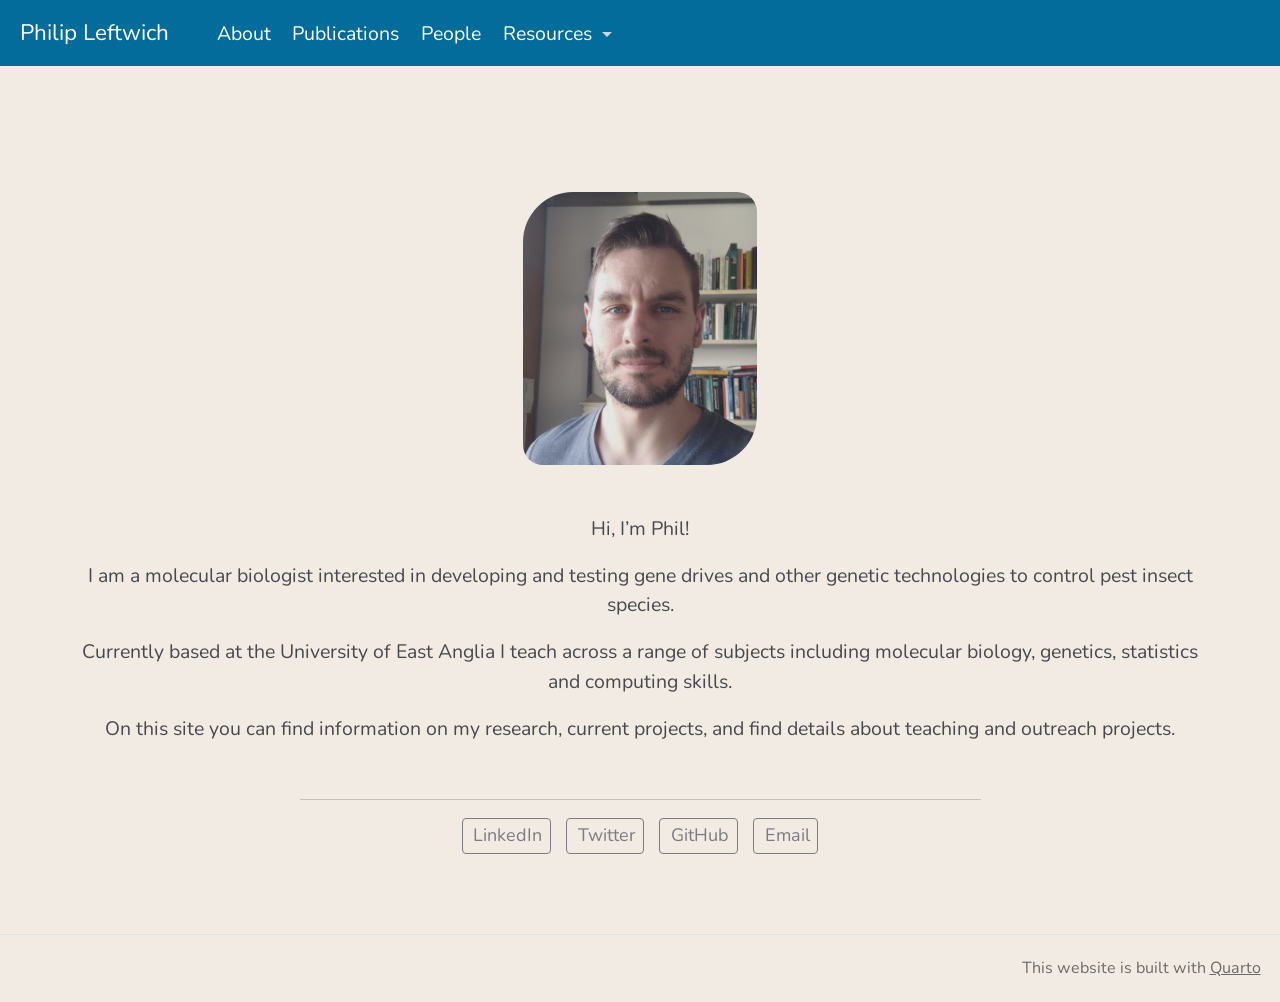
==== docs/index.html @ e5229136 "Initial commit" ====
<!DOCTYPE html>
<html xmlns="http://www.w3.org/1999/xhtml" lang="en" xml:lang="en"><head>

<meta charset="utf-8">
<meta name="generator" content="quarto-1.2.475">

<meta name="viewport" content="width=device-width, initial-scale=1.0, user-scalable=yes">


<title></title>
<style>
code{white-space: pre-wrap;}
span.smallcaps{font-variant: small-caps;}
div.columns{display: flex; gap: min(4vw, 1.5em);}
div.column{flex: auto; overflow-x: auto;}
div.hanging-indent{margin-left: 1.5em; text-indent: -1.5em;}
ul.task-list{list-style: none;}
ul.task-list li input[type="checkbox"] {
  width: 0.8em;
  margin: 0 0.8em 0.2em -1.6em;
  vertical-align: middle;
}
</style>


<script src="site_libs/quarto-nav/quarto-nav.js"></script>
<script src="site_libs/quarto-nav/headroom.min.js"></script>
<script src="site_libs/clipboard/clipboard.min.js"></script>
<script src="site_libs/quarto-search/autocomplete.umd.js"></script>
<script src="site_libs/quarto-search/fuse.min.js"></script>
<script src="site_libs/quarto-search/quarto-search.js"></script>
<meta name="quarto:offset" content="./">
<script src="site_libs/quarto-html/quarto.js"></script>
<script src="site_libs/quarto-html/popper.min.js"></script>
<script src="site_libs/quarto-html/tippy.umd.min.js"></script>
<link href="site_libs/quarto-html/tippy.css" rel="stylesheet">
<link href="site_libs/quarto-html/quarto-syntax-highlighting.css" rel="stylesheet" id="quarto-text-highlighting-styles">
<script src="site_libs/bootstrap/bootstrap.min.js"></script>
<link href="site_libs/bootstrap/bootstrap-icons.css" rel="stylesheet">
<link href="site_libs/bootstrap/bootstrap.min.css" rel="stylesheet" id="quarto-bootstrap" data-mode="light">
<script id="quarto-search-options" type="application/json">{
  "location": "navbar",
  "copy-button": false,
  "collapse-after": 3,
  "panel-placement": "end",
  "type": "overlay",
  "limit": 20,
  "language": {
    "search-no-results-text": "No results",
    "search-matching-documents-text": "matching documents",
    "search-copy-link-title": "Copy link to search",
    "search-hide-matches-text": "Hide additional matches",
    "search-more-match-text": "more match in this document",
    "search-more-matches-text": "more matches in this document",
    "search-clear-button-title": "Clear",
    "search-detached-cancel-button-title": "Cancel",
    "search-submit-button-title": "Submit"
  }
}</script>
<script async="" src="https://www.googletagmanager.com/gtag/js?id=G-9SHEWYCPZ9"></script>

<script type="text/javascript">

window.dataLayer = window.dataLayer || [];
function gtag(){dataLayer.push(arguments);}
gtag('js', new Date());
gtag('config', 'G-9SHEWYCPZ9', { 'anonymize_ip': true});
</script>

  <!-- HTML Meta Tags -->
  <title>Philip Leftwich</title>
  <meta name="description" content="Associate Professor in Genetics &amp; Data Science">

  <!-- Facebook Meta Tags -->
  <meta property="og:url" content="https://philip-leftwich.github.io/">
  <meta property="og:type" content="website">
  <meta property="og:title" content="">
  <meta property="og:description" content="Associate Professor in Genetics &amp; Data Science">
  <meta property="og:image" content="https://philip-leftwich.github.io/images/leftwich2.png">


  <!-- Twitter Meta Tags -->
  <meta name="twitter:card" content="summary_large_image">
  <meta property="twitter:domain" content="philip-leftwich.github.io">
  <meta property="twitter:url" content="https://philip-leftwich.github.io/">
  <meta name="twitter:title" content="">
  <meta name="twitter:description" content="Research and Teaching pages">
  <meta name="twitter:image" content="https://philip-leftwich.github.io/images/leftwich2.png">
  <meta name="twitter:site" content="@philipleftwich">
  <meta name="twitter:text:title" content="Associate Professor in Genetics &amp; Data Science" <!--="" meta="" tags="" generated="" via="" https:="" www.opengraph.xyz="" --="">
        


</head>

<body class="nav-fixed">

<div id="quarto-search-results"></div>
  <header id="quarto-header" class="headroom fixed-top">
    <nav class="navbar navbar-expand-lg navbar-dark ">
      <div class="navbar-container container-fluid">
      <div class="navbar-brand-container">
    <a class="navbar-brand" href="./index.html">
    <span class="navbar-title">Philip Leftwich</span>
    </a>
  </div>
          <button class="navbar-toggler" type="button" data-bs-toggle="collapse" data-bs-target="#navbarCollapse" aria-controls="navbarCollapse" aria-expanded="false" aria-label="Toggle navigation" onclick="if (window.quartoToggleHeadroom) { window.quartoToggleHeadroom(); }">
  <span class="navbar-toggler-icon"></span>
</button>
          <div class="collapse navbar-collapse" id="navbarCollapse">
            <ul class="navbar-nav navbar-nav-scroll me-auto">
  <li class="nav-item">
    <a class="nav-link" href="./about.html">
 <span class="menu-text">About</span></a>
  </li>  
  <li class="nav-item">
    <a class="nav-link" href="./publications.html">
 <span class="menu-text">Publications</span></a>
  </li>  
  <li class="nav-item">
    <a class="nav-link" href="./people.html">
 <span class="menu-text">People</span></a>
  </li>  
  <li class="nav-item dropdown ">
    <a class="nav-link dropdown-toggle" href="#" id="nav-menu-resources" role="button" data-bs-toggle="dropdown" aria-expanded="false">
 <span class="menu-text">Resources</span>
    </a>
    <ul class="dropdown-menu" aria-labelledby="nav-menu-resources">    
        <li>
    <a class="dropdown-item" href="./talks_workshops.html">
 <span class="dropdown-text">talks, courses &amp; workshops</span></a>
  </li>  
        <li>
    <a class="dropdown-item" href="./posts.html">
 <span class="dropdown-text">posts</span></a>
  </li>  
        <li>
    <a class="dropdown-item" href="./myresources.html">
 <span class="dropdown-text">books &amp; educational resources</span></a>
  </li>  
    </ul>
  </li>
</ul>
            <ul class="navbar-nav navbar-nav-scroll ms-auto">
  <li class="nav-item compact">
    <a class="nav-link" href="https://github.com/philip-leftwich"><i class="bi bi-github" role="img">
</i> 
 <span class="menu-text"></span></a>
  </li>  
  <li class="nav-item compact">
    <a class="nav-link" href="https://twitter.com/PhilipLeftwich"><i class="bi bi-twitter" role="img">
</i> 
 <span class="menu-text"></span></a>
  </li>  
  <li class="nav-item compact">
    <a class="nav-link" href="https://www.linkedin.com/in/philip-leftwich-117052155/"><i class="bi bi-linkedin" role="img">
</i> 
 <span class="menu-text"></span></a>
  </li>  
  <li class="nav-item compact">
    <a class="nav-link" href="mailto:p.leftwich@uea.ac.uk"><i class="bi bi-envelope" role="img">
</i> 
 <span class="menu-text"></span></a>
  </li>  
</ul>
              <div id="quarto-search" class="" title="Search"></div>
          </div> <!-- /navcollapse -->
      </div> <!-- /container-fluid -->
    </nav>
</header>
<!-- content -->
<div id="quarto-content" class="quarto-container page-columns page-rows-contents page-layout-full page-navbar">
<!-- sidebar -->
<!-- margin-sidebar -->
    
<!-- main -->
<div class="quarto-about-jolla column-page">
  <img src="images/leftwich.png" class="about-image
  rounded " style="width: 12em;">
 <main class="content column-page" id="quarto-document-content">
<!-- ::: {.small-text} -->
<p>Hi, I’m Phil!</p>
<p>I am a molecular biologist interested in developing and testing gene drives and other genetic technologies to control pest insect species.</p>
<p>Currently based at the University of East Anglia I teach across a range of subjects including molecular biology, genetics, statistics and computing skills.</p>
<p>On this site you can find information on my research, current projects, and find details about teaching and outreach projects. <!-- ::: --></p>


</main> 
  <hr class="about-sep">
   <div class="about-links">
  <a href="https://www.linkedin.com/in/philip-leftwich-117052155/" class="about-link">
    <i class="bi bi-linkedin"></i>
     <span class="about-link-text">LinkedIn</span>
  </a>
  <a href="https://twitter.com/PhilipLeftwich" class="about-link">
    <i class="bi bi-twitter"></i>
     <span class="about-link-text">Twitter</span>
  </a>
  <a href="https://github.com/Philip-Leftwich" class="about-link">
    <i class="bi bi-github"></i>
     <span class="about-link-text">GitHub</span>
  </a>
  <a href="mailto:p.leftwich@uea.ac.uk" class="about-link">
    <i class="bi bi-envelope"></i>
     <span class="about-link-text">Email</span>
  </a>
</div>
</div>
 <!-- /main -->
<script id="quarto-html-after-body" type="application/javascript">
window.document.addEventListener("DOMContentLoaded", function (event) {
  const toggleBodyColorMode = (bsSheetEl) => {
    const mode = bsSheetEl.getAttribute("data-mode");
    const bodyEl = window.document.querySelector("body");
    if (mode === "dark") {
      bodyEl.classList.add("quarto-dark");
      bodyEl.classList.remove("quarto-light");
    } else {
      bodyEl.classList.add("quarto-light");
      bodyEl.classList.remove("quarto-dark");
    }
  }
  const toggleBodyColorPrimary = () => {
    const bsSheetEl = window.document.querySelector("link#quarto-bootstrap");
    if (bsSheetEl) {
      toggleBodyColorMode(bsSheetEl);
    }
  }
  toggleBodyColorPrimary();  
  const clipboard = new window.ClipboardJS('.code-copy-button', {
    target: function(trigger) {
      return trigger.previousElementSibling;
    }
  });
  clipboard.on('success', function(e) {
    // button target
    const button = e.trigger;
    // don't keep focus
    button.blur();
    // flash "checked"
    button.classList.add('code-copy-button-checked');
    var currentTitle = button.getAttribute("title");
    button.setAttribute("title", "Copied!");
    let tooltip;
    if (window.bootstrap) {
      button.setAttribute("data-bs-toggle", "tooltip");
      button.setAttribute("data-bs-placement", "left");
      button.setAttribute("data-bs-title", "Copied!");
      tooltip = new bootstrap.Tooltip(button, 
        { trigger: "manual", 
          customClass: "code-copy-button-tooltip",
          offset: [0, -8]});
      tooltip.show();    
    }
    setTimeout(function() {
      if (tooltip) {
        tooltip.hide();
        button.removeAttribute("data-bs-title");
        button.removeAttribute("data-bs-toggle");
        button.removeAttribute("data-bs-placement");
      }
      button.setAttribute("title", currentTitle);
      button.classList.remove('code-copy-button-checked');
    }, 1000);
    // clear code selection
    e.clearSelection();
  });
  function tippyHover(el, contentFn) {
    const config = {
      allowHTML: true,
      content: contentFn,
      maxWidth: 500,
      delay: 100,
      arrow: false,
      appendTo: function(el) {
          return el.parentElement;
      },
      interactive: true,
      interactiveBorder: 10,
      theme: 'quarto',
      placement: 'bottom-start'
    };
    window.tippy(el, config); 
  }
  const noterefs = window.document.querySelectorAll('a[role="doc-noteref"]');
  for (var i=0; i<noterefs.length; i++) {
    const ref = noterefs[i];
    tippyHover(ref, function() {
      // use id or data attribute instead here
      let href = ref.getAttribute('data-footnote-href') || ref.getAttribute('href');
      try { href = new URL(href).hash; } catch {}
      const id = href.replace(/^#\/?/, "");
      const note = window.document.getElementById(id);
      return note.innerHTML;
    });
  }
  const findCites = (el) => {
    const parentEl = el.parentElement;
    if (parentEl) {
      const cites = parentEl.dataset.cites;
      if (cites) {
        return {
          el,
          cites: cites.split(' ')
        };
      } else {
        return findCites(el.parentElement)
      }
    } else {
      return undefined;
    }
  };
  var bibliorefs = window.document.querySelectorAll('a[role="doc-biblioref"]');
  for (var i=0; i<bibliorefs.length; i++) {
    const ref = bibliorefs[i];
    const citeInfo = findCites(ref);
    if (citeInfo) {
      tippyHover(citeInfo.el, function() {
        var popup = window.document.createElement('div');
        citeInfo.cites.forEach(function(cite) {
          var citeDiv = window.document.createElement('div');
          citeDiv.classList.add('hanging-indent');
          citeDiv.classList.add('csl-entry');
          var biblioDiv = window.document.getElementById('ref-' + cite);
          if (biblioDiv) {
            citeDiv.innerHTML = biblioDiv.innerHTML;
          }
          popup.appendChild(citeDiv);
        });
        return popup.innerHTML;
      });
    }
  }
});
</script>
</div> <!-- /content -->
<footer class="footer">
  <div class="nav-footer">
    <div class="nav-footer-right">This website is built with <a href="https://quarto.org/">Quarto</a></div>
  </div>
</footer>



</body></html>
---- docs/site_libs/quarto-html/tippy.css ----
.tippy-box[data-animation=fade][data-state=hidden]{opacity:0}[data-tippy-root]{max-width:calc(100vw - 10px)}.tippy-box{position:relative;background-color:#333;color:#fff;border-radius:4px;font-size:14px;line-height:1.4;white-space:normal;outline:0;transition-property:transform,visibility,opacity}.tippy-box[data-placement^=top]>.tippy-arrow{bottom:0}.tippy-box[data-placement^=top]>.tippy-arrow:before{bottom:-7px;left:0;border-width:8px 8px 0;border-top-color:initial;transform-origin:center top}.tippy-box[data-placement^=bottom]>.tippy-arrow{top:0}.tippy-box[data-placement^=bottom]>.tippy-arrow:before{top:-7px;left:0;border-width:0 8px 8px;border-bottom-color:initial;transform-origin:center bottom}.tippy-box[data-placement^=left]>.tippy-arrow{right:0}.tippy-box[data-placement^=left]>.tippy-arrow:before{border-width:8px 0 8px 8px;border-left-color:initial;right:-7px;transform-origin:center left}.tippy-box[data-placement^=right]>.tippy-arrow{left:0}.tippy-box[data-placement^=right]>.tippy-arrow:before{left:-7px;border-width:8px 8px 8px 0;border-right-color:initial;transform-origin:center right}.tippy-box[data-inertia][data-state=visible]{transition-timing-function:cubic-bezier(.54,1.5,.38,1.11)}.tippy-arrow{width:16px;height:16px;color:#333}.tippy-arrow:before{content:"";position:absolute;border-color:transparent;border-style:solid}.tippy-content{position:relative;padding:5px 9px;z-index:1}
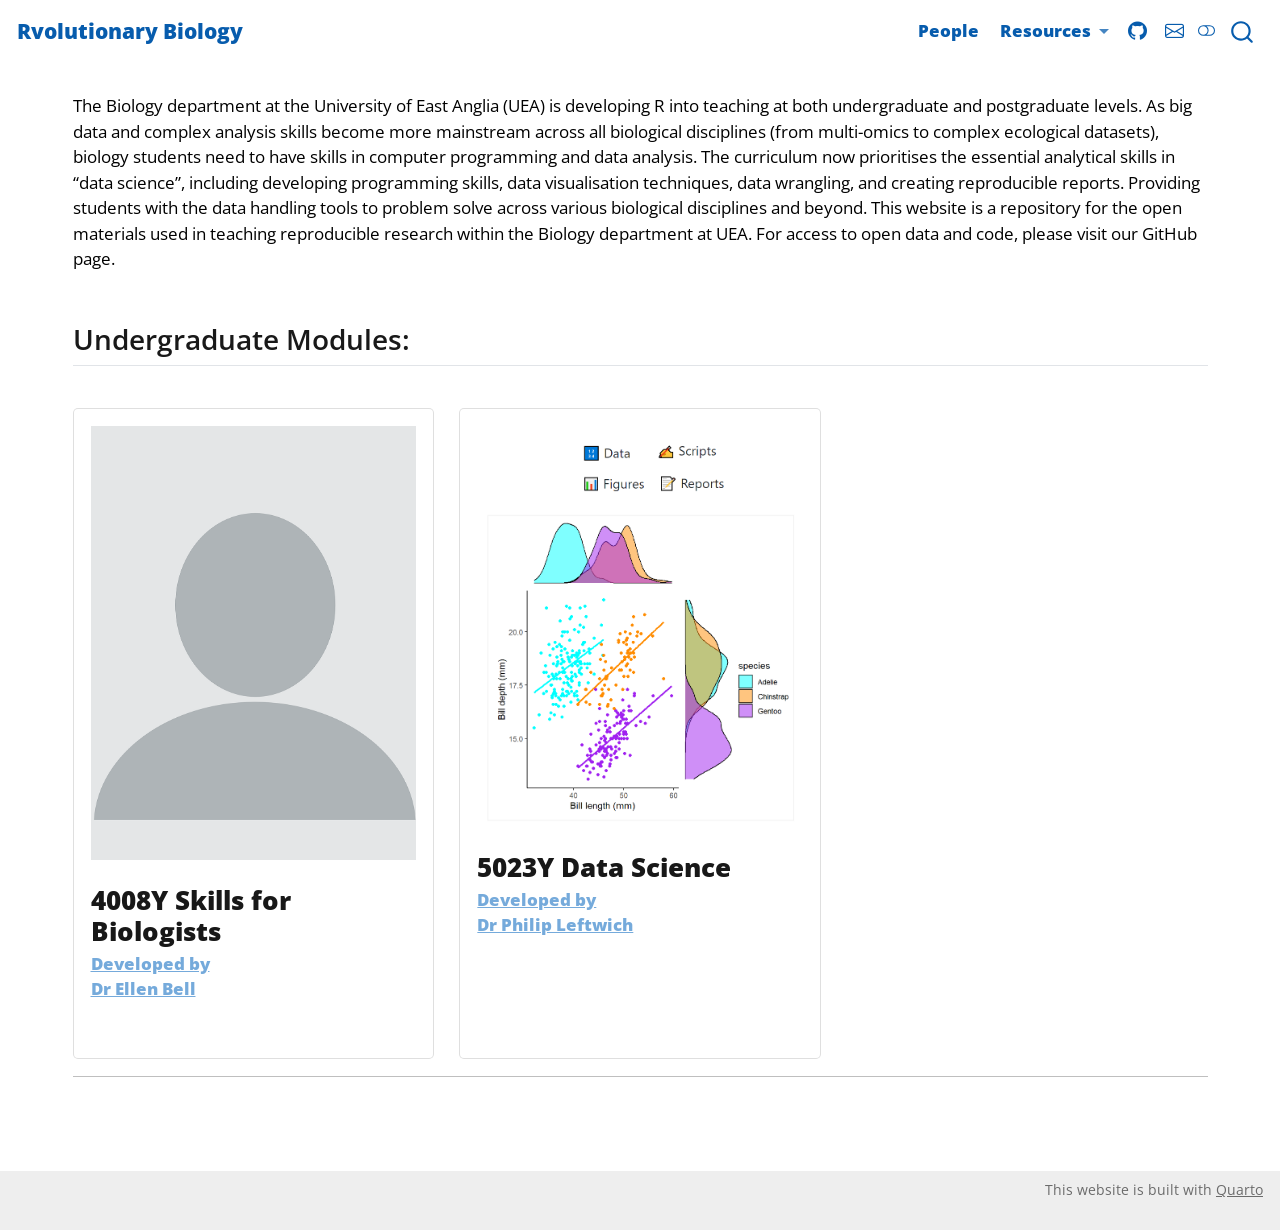
==== commit dd6c3e2c: "fixing themes" ====
--- a/docs/index.html
+++ b/docs/index.html
@@ -2,12 +2,12 @@
 <html xmlns="http://www.w3.org/1999/xhtml" lang="en" xml:lang="en"><head>
 
 <meta charset="utf-8">
-<meta name="generator" content="quarto-1.2.475">
+<meta name="generator" content="quarto-1.3.353">
 
 <meta name="viewport" content="width=device-width, initial-scale=1.0, user-scalable=yes">
 
 
-<title></title>
+<title>index</title>
 <style>
 code{white-space: pre-wrap;}
 span.smallcaps{font-variant: small-caps;}
@@ -17,7 +17,7 @@
 ul.task-list{list-style: none;}
 ul.task-list li input[type="checkbox"] {
   width: 0.8em;
-  margin: 0 0.8em 0.2em -1.6em;
+  margin: 0 0.8em 0.2em -1em; /* quarto-specific, see https://github.com/quarto-dev/quarto-cli/issues/4556 */ 
   vertical-align: middle;
 }
 </style>
@@ -33,11 +33,14 @@
 <script src="site_libs/quarto-html/quarto.js"></script>
 <script src="site_libs/quarto-html/popper.min.js"></script>
 <script src="site_libs/quarto-html/tippy.umd.min.js"></script>
+<script src="site_libs/quarto-html/anchor.min.js"></script>
 <link href="site_libs/quarto-html/tippy.css" rel="stylesheet">
-<link href="site_libs/quarto-html/quarto-syntax-highlighting.css" rel="stylesheet" id="quarto-text-highlighting-styles">
+<link href="site_libs/quarto-html/quarto-syntax-highlighting.css" rel="stylesheet" class="quarto-color-scheme" id="quarto-text-highlighting-styles">
+<link href="site_libs/quarto-html/quarto-syntax-highlighting-dark.css" rel="prefetch" class="quarto-color-scheme quarto-color-alternate" id="quarto-text-highlighting-styles">
 <script src="site_libs/bootstrap/bootstrap.min.js"></script>
 <link href="site_libs/bootstrap/bootstrap-icons.css" rel="stylesheet">
-<link href="site_libs/bootstrap/bootstrap.min.css" rel="stylesheet" id="quarto-bootstrap" data-mode="light">
+<link href="site_libs/bootstrap/bootstrap.min.css" rel="stylesheet" class="quarto-color-scheme" id="quarto-bootstrap" data-mode="light">
+<link href="site_libs/bootstrap/bootstrap-dark.min.css" rel="prefetch" class="quarto-color-scheme quarto-color-alternate" id="quarto-bootstrap" data-mode="dark">
 <script id="quarto-search-options" type="application/json">{
   "location": "navbar",
   "copy-button": false,
@@ -57,38 +60,7 @@
     "search-submit-button-title": "Submit"
   }
 }</script>
-<script async="" src="https://www.googletagmanager.com/gtag/js?id=G-9SHEWYCPZ9"></script>
-
-<script type="text/javascript">
-
-window.dataLayer = window.dataLayer || [];
-function gtag(){dataLayer.push(arguments);}
-gtag('js', new Date());
-gtag('config', 'G-9SHEWYCPZ9', { 'anonymize_ip': true});
-</script>
-
-  <!-- HTML Meta Tags -->
-  <title>Philip Leftwich</title>
-  <meta name="description" content="Associate Professor in Genetics &amp; Data Science">
-
-  <!-- Facebook Meta Tags -->
-  <meta property="og:url" content="https://philip-leftwich.github.io/">
-  <meta property="og:type" content="website">
-  <meta property="og:title" content="">
-  <meta property="og:description" content="Associate Professor in Genetics &amp; Data Science">
-  <meta property="og:image" content="https://philip-leftwich.github.io/images/leftwich2.png">
-
-
-  <!-- Twitter Meta Tags -->
-  <meta name="twitter:card" content="summary_large_image">
-  <meta property="twitter:domain" content="philip-leftwich.github.io">
-  <meta property="twitter:url" content="https://philip-leftwich.github.io/">
-  <meta name="twitter:title" content="">
-  <meta name="twitter:description" content="Research and Teaching pages">
-  <meta name="twitter:image" content="https://philip-leftwich.github.io/images/leftwich2.png">
-  <meta name="twitter:site" content="@philipleftwich">
-  <meta name="twitter:text:title" content="Associate Professor in Genetics &amp; Data Science" <!--="" meta="" tags="" generated="" via="" https:="" www.opengraph.xyz="" --="">
-        
+<style>html{ scroll-behavior: smooth; }</style>
 
 
 </head>
@@ -101,69 +73,44 @@
       <div class="navbar-container container-fluid">
       <div class="navbar-brand-container">
     <a class="navbar-brand" href="./index.html">
-    <span class="navbar-title">Philip Leftwich</span>
+    <span class="navbar-title">Rvolutionary Biology</span>
     </a>
   </div>
+            <div id="quarto-search" class="" title="Search"></div>
           <button class="navbar-toggler" type="button" data-bs-toggle="collapse" data-bs-target="#navbarCollapse" aria-controls="navbarCollapse" aria-expanded="false" aria-label="Toggle navigation" onclick="if (window.quartoToggleHeadroom) { window.quartoToggleHeadroom(); }">
   <span class="navbar-toggler-icon"></span>
 </button>
           <div class="collapse navbar-collapse" id="navbarCollapse">
-            <ul class="navbar-nav navbar-nav-scroll me-auto">
+            <ul class="navbar-nav navbar-nav-scroll ms-auto">
   <li class="nav-item">
-    <a class="nav-link" href="./about.html">
- <span class="menu-text">About</span></a>
-  </li>  
-  <li class="nav-item">
-    <a class="nav-link" href="./publications.html">
- <span class="menu-text">Publications</span></a>
-  </li>  
-  <li class="nav-item">
-    <a class="nav-link" href="./people.html">
+    <a class="nav-link" href="./people.html" rel="" target="">
  <span class="menu-text">People</span></a>
   </li>  
   <li class="nav-item dropdown ">
-    <a class="nav-link dropdown-toggle" href="#" id="nav-menu-resources" role="button" data-bs-toggle="dropdown" aria-expanded="false">
+    <a class="nav-link dropdown-toggle" href="#" id="nav-menu-resources" role="button" data-bs-toggle="dropdown" aria-expanded="false" rel="" target="">
  <span class="menu-text">Resources</span>
     </a>
-    <ul class="dropdown-menu" aria-labelledby="nav-menu-resources">    
+    <ul class="dropdown-menu dropdown-menu-end" aria-labelledby="nav-menu-resources">    
         <li>
-    <a class="dropdown-item" href="./talks_workshops.html">
- <span class="dropdown-text">talks, courses &amp; workshops</span></a>
-  </li>  
-        <li>
-    <a class="dropdown-item" href="./posts.html">
- <span class="dropdown-text">posts</span></a>
-  </li>  
-        <li>
-    <a class="dropdown-item" href="./myresources.html">
+    <a class="dropdown-item" href="./myresources.html" rel="" target="">
  <span class="dropdown-text">books &amp; educational resources</span></a>
   </li>  
     </ul>
   </li>
-</ul>
-            <ul class="navbar-nav navbar-nav-scroll ms-auto">
   <li class="nav-item compact">
-    <a class="nav-link" href="https://github.com/philip-leftwich"><i class="bi bi-github" role="img">
+    <a class="nav-link" href="https://github.com/UEABIO" rel="" target=""><i class="bi bi-github" role="img">
 </i> 
  <span class="menu-text"></span></a>
   </li>  
   <li class="nav-item compact">
-    <a class="nav-link" href="https://twitter.com/PhilipLeftwich"><i class="bi bi-twitter" role="img">
-</i> 
- <span class="menu-text"></span></a>
-  </li>  
-  <li class="nav-item compact">
-    <a class="nav-link" href="https://www.linkedin.com/in/philip-leftwich-117052155/"><i class="bi bi-linkedin" role="img">
-</i> 
- <span class="menu-text"></span></a>
-  </li>  
-  <li class="nav-item compact">
-    <a class="nav-link" href="mailto:p.leftwich@uea.ac.uk"><i class="bi bi-envelope" role="img">
+    <a class="nav-link" href="mailto:p.leftwich@uea.ac.uk" rel="" target=""><i class="bi bi-envelope" role="img">
 </i> 
  <span class="menu-text"></span></a>
   </li>  
 </ul>
-              <div id="quarto-search" class="" title="Search"></div>
+            <div class="quarto-navbar-tools">
+  <a href="" class="quarto-color-scheme-toggle quarto-navigation-tool  px-1" onclick="window.quartoToggleColorScheme(); return false;" title="Toggle dark mode"><i class="bi"></i></a>
+</div>
           </div> <!-- /navcollapse -->
       </div> <!-- /container-fluid -->
     </nav>
@@ -172,41 +119,67 @@
 <div id="quarto-content" class="quarto-container page-columns page-rows-contents page-layout-full page-navbar">
 <!-- sidebar -->
 <!-- margin-sidebar -->
-    
+    <div id="quarto-margin-sidebar" class="sidebar margin-sidebar zindex-bottom">
+        
+    </div>
 <!-- main -->
-<div class="quarto-about-jolla column-page">
-  <img src="images/leftwich.png" class="about-image
-  rounded " style="width: 12em;">
- <main class="content column-page" id="quarto-document-content">
-<!-- ::: {.small-text} -->
-<p>Hi, I’m Phil!</p>
-<p>I am a molecular biologist interested in developing and testing gene drives and other genetic technologies to control pest insect species.</p>
-<p>Currently based at the University of East Anglia I teach across a range of subjects including molecular biology, genetics, statistics and computing skills.</p>
-<p>On this site you can find information on my research, current projects, and find details about teaching and outreach projects. <!-- ::: --></p>
-
-
-</main> 
-  <hr class="about-sep">
-   <div class="about-links">
-  <a href="https://www.linkedin.com/in/philip-leftwich-117052155/" class="about-link">
-    <i class="bi bi-linkedin"></i>
-     <span class="about-link-text">LinkedIn</span>
-  </a>
-  <a href="https://twitter.com/PhilipLeftwich" class="about-link">
-    <i class="bi bi-twitter"></i>
-     <span class="about-link-text">Twitter</span>
-  </a>
-  <a href="https://github.com/Philip-Leftwich" class="about-link">
-    <i class="bi bi-github"></i>
-     <span class="about-link-text">GitHub</span>
-  </a>
-  <a href="mailto:p.leftwich@uea.ac.uk" class="about-link">
-    <i class="bi bi-envelope"></i>
-     <span class="about-link-text">Email</span>
-  </a>
-</div>
-</div>
- <!-- /main -->
+<main class="content column-page" id="quarto-document-content">
+
+
+
+<p>The Biology department at the University of East Anglia (UEA) is developing R into teaching at both undergraduate and postgraduate levels. As big data and complex analysis skills become more mainstream across all biological disciplines (from multi-omics to complex ecological datasets), biology students need to have skills in computer programming and data analysis. The curriculum now prioritises the essential analytical skills in “data science”, including developing programming skills, data visualisation techniques, data wrangling, and creating reproducible reports. Providing students with the data handling tools to problem solve across various biological disciplines and beyond. This website is a repository for the open materials used in teaching reproducible research within the Biology department at UEA. For access to open data and code, please visit our GitHub page.</p>
+<div class="grid">
+<section id="sec-curr" class="level2 g-col-12">
+<h2 class="anchored" data-anchor-id="sec-curr">Undergraduate Modules:</h2>
+</section>
+<div class="g-col-12 g-col-md-4">
+<div class="card h-100">
+<div class="card-body d-flex flex-column position-relative">
+<a href="https://ellenbell.github.io/4008Y/" target="_blank"> <img src="images/blank.png" class="card-img-top" alt="4008Y Skills for Biologists"> </a>
+<h4 class="card-title anchored">
+4008Y Skills for Biologists
+</h4>
+<a href="https://research-portal.uea.ac.uk/en/persons/ellen-bell" target="_blank">
+<p class="card-subtitle">
+Developed by<br>Dr Ellen Bell
+</p>
+</a>
+<div class="card-text text-center">
+
+</div>
+<div class="text-center">
+<p></p>
+</div>
+</div>
+</div>
+</div>
+<div class="g-col-12 g-col-md-4">
+<div class="card h-100">
+<div class="card-body d-flex flex-column position-relative">
+<a href="https://ueabio.github.io/data-sci-v1/" target="_blank"> <img src="images/data_sci.png" class="card-img-top" alt="5023Y Data Science"> </a>
+<h4 class="card-title anchored">
+5023Y Data Science
+</h4>
+<a href="https://research-portal.uea.ac.uk/en/persons/philip-leftwich" target="_blank">
+<p class="card-subtitle">
+Developed by<br>Dr Philip Leftwich
+</p>
+</a>
+<div class="card-text text-center">
+
+</div>
+<div class="text-center">
+<p></p>
+</div>
+</div>
+</div>
+</div>
+</div>
+<hr>
+
+
+
+</main> <!-- /main -->
 <script id="quarto-html-after-body" type="application/javascript">
 window.document.addEventListener("DOMContentLoaded", function (event) {
   const toggleBodyColorMode = (bsSheetEl) => {
@@ -227,9 +200,145 @@
     }
   }
   toggleBodyColorPrimary();  
+  const disableStylesheet = (stylesheets) => {
+    for (let i=0; i < stylesheets.length; i++) {
+      const stylesheet = stylesheets[i];
+      stylesheet.rel = 'prefetch';
+    }
+  }
+  const enableStylesheet = (stylesheets) => {
+    for (let i=0; i < stylesheets.length; i++) {
+      const stylesheet = stylesheets[i];
+      stylesheet.rel = 'stylesheet';
+    }
+  }
+  const manageTransitions = (selector, allowTransitions) => {
+    const els = window.document.querySelectorAll(selector);
+    for (let i=0; i < els.length; i++) {
+      const el = els[i];
+      if (allowTransitions) {
+        el.classList.remove('notransition');
+      } else {
+        el.classList.add('notransition');
+      }
+    }
+  }
+  const toggleColorMode = (alternate) => {
+    // Switch the stylesheets
+    const alternateStylesheets = window.document.querySelectorAll('link.quarto-color-scheme.quarto-color-alternate');
+    manageTransitions('#quarto-margin-sidebar .nav-link', false);
+    if (alternate) {
+      enableStylesheet(alternateStylesheets);
+      for (const sheetNode of alternateStylesheets) {
+        if (sheetNode.id === "quarto-bootstrap") {
+          toggleBodyColorMode(sheetNode);
+        }
+      }
+    } else {
+      disableStylesheet(alternateStylesheets);
+      toggleBodyColorPrimary();
+    }
+    manageTransitions('#quarto-margin-sidebar .nav-link', true);
+    // Switch the toggles
+    const toggles = window.document.querySelectorAll('.quarto-color-scheme-toggle');
+    for (let i=0; i < toggles.length; i++) {
+      const toggle = toggles[i];
+      if (toggle) {
+        if (alternate) {
+          toggle.classList.add("alternate");     
+        } else {
+          toggle.classList.remove("alternate");
+        }
+      }
+    }
+    // Hack to workaround the fact that safari doesn't
+    // properly recolor the scrollbar when toggling (#1455)
+    if (navigator.userAgent.indexOf('Safari') > 0 && navigator.userAgent.indexOf('Chrome') == -1) {
+      manageTransitions("body", false);
+      window.scrollTo(0, 1);
+      setTimeout(() => {
+        window.scrollTo(0, 0);
+        manageTransitions("body", true);
+      }, 40);  
+    }
+  }
+  const isFileUrl = () => { 
+    return window.location.protocol === 'file:';
+  }
+  const hasAlternateSentinel = () => {  
+    let styleSentinel = getColorSchemeSentinel();
+    if (styleSentinel !== null) {
+      return styleSentinel === "alternate";
+    } else {
+      return false;
+    }
+  }
+  const setStyleSentinel = (alternate) => {
+    const value = alternate ? "alternate" : "default";
+    if (!isFileUrl()) {
+      window.localStorage.setItem("quarto-color-scheme", value);
+    } else {
+      localAlternateSentinel = value;
+    }
+  }
+  const getColorSchemeSentinel = () => {
+    if (!isFileUrl()) {
+      const storageValue = window.localStorage.getItem("quarto-color-scheme");
+      return storageValue != null ? storageValue : localAlternateSentinel;
+    } else {
+      return localAlternateSentinel;
+    }
+  }
+  let localAlternateSentinel = 'default';
+  // Dark / light mode switch
+  window.quartoToggleColorScheme = () => {
+    // Read the current dark / light value 
+    let toAlternate = !hasAlternateSentinel();
+    toggleColorMode(toAlternate);
+    setStyleSentinel(toAlternate);
+  };
+  // Ensure there is a toggle, if there isn't float one in the top right
+  if (window.document.querySelector('.quarto-color-scheme-toggle') === null) {
+    const a = window.document.createElement('a');
+    a.classList.add('top-right');
+    a.classList.add('quarto-color-scheme-toggle');
+    a.href = "";
+    a.onclick = function() { try { window.quartoToggleColorScheme(); } catch {} return false; };
+    const i = window.document.createElement("i");
+    i.classList.add('bi');
+    a.appendChild(i);
+    window.document.body.appendChild(a);
+  }
+  // Switch to dark mode if need be
+  if (hasAlternateSentinel()) {
+    toggleColorMode(true);
+  } else {
+    toggleColorMode(false);
+  }
+  const icon = "";
+  const anchorJS = new window.AnchorJS();
+  anchorJS.options = {
+    placement: 'right',
+    icon: icon
+  };
+  anchorJS.add('.anchored');
+  const isCodeAnnotation = (el) => {
+    for (const clz of el.classList) {
+      if (clz.startsWith('code-annotation-')) {                     
+        return true;
+      }
+    }
+    return false;
+  }
   const clipboard = new window.ClipboardJS('.code-copy-button', {
-    target: function(trigger) {
-      return trigger.previousElementSibling;
+    text: function(trigger) {
+      const codeEl = trigger.previousElementSibling.cloneNode(true);
+      for (const childEl of codeEl.children) {
+        if (isCodeAnnotation(childEl)) {
+          childEl.remove();
+        }
+      }
+      return codeEl.innerText;
     }
   });
   clipboard.on('success', function(e) {
@@ -294,6 +403,92 @@
       return note.innerHTML;
     });
   }
+      let selectedAnnoteEl;
+      const selectorForAnnotation = ( cell, annotation) => {
+        let cellAttr = 'data-code-cell="' + cell + '"';
+        let lineAttr = 'data-code-annotation="' +  annotation + '"';
+        const selector = 'span[' + cellAttr + '][' + lineAttr + ']';
+        return selector;
+      }
+      const selectCodeLines = (annoteEl) => {
+        const doc = window.document;
+        const targetCell = annoteEl.getAttribute("data-target-cell");
+        const targetAnnotation = annoteEl.getAttribute("data-target-annotation");
+        const annoteSpan = window.document.querySelector(selectorForAnnotation(targetCell, targetAnnotation));
+        const lines = annoteSpan.getAttribute("data-code-lines").split(",");
+        const lineIds = lines.map((line) => {
+          return targetCell + "-" + line;
+        })
+        let top = null;
+        let height = null;
+        let parent = null;
+        if (lineIds.length > 0) {
+            //compute the position of the single el (top and bottom and make a div)
+            const el = window.document.getElementById(lineIds[0]);
+            top = el.offsetTop;
+            height = el.offsetHeight;
+            parent = el.parentElement.parentElement;
+          if (lineIds.length > 1) {
+            const lastEl = window.document.getElementById(lineIds[lineIds.length - 1]);
+            const bottom = lastEl.offsetTop + lastEl.offsetHeight;
+            height = bottom - top;
+          }
+          if (top !== null && height !== null && parent !== null) {
+            // cook up a div (if necessary) and position it 
+            let div = window.document.getElementById("code-annotation-line-highlight");
+            if (div === null) {
+              div = window.document.createElement("div");
+              div.setAttribute("id", "code-annotation-line-highlight");
+              div.style.position = 'absolute';
+              parent.appendChild(div);
+            }
+            div.style.top = top - 2 + "px";
+            div.style.height = height + 4 + "px";
+            let gutterDiv = window.document.getElementById("code-annotation-line-highlight-gutter");
+            if (gutterDiv === null) {
+              gutterDiv = window.document.createElement("div");
+              gutterDiv.setAttribute("id", "code-annotation-line-highlight-gutter");
+              gutterDiv.style.position = 'absolute';
+              const codeCell = window.document.getElementById(targetCell);
+              const gutter = codeCell.querySelector('.code-annotation-gutter');
+              gutter.appendChild(gutterDiv);
+            }
+            gutterDiv.style.top = top - 2 + "px";
+            gutterDiv.style.height = height + 4 + "px";
+          }
+          selectedAnnoteEl = annoteEl;
+        }
+      };
+      const unselectCodeLines = () => {
+        const elementsIds = ["code-annotation-line-highlight", "code-annotation-line-highlight-gutter"];
+        elementsIds.forEach((elId) => {
+          const div = window.document.getElementById(elId);
+          if (div) {
+            div.remove();
+          }
+        });
+        selectedAnnoteEl = undefined;
+      };
+      // Attach click handler to the DT
+      const annoteDls = window.document.querySelectorAll('dt[data-target-cell]');
+      for (const annoteDlNode of annoteDls) {
+        annoteDlNode.addEventListener('click', (event) => {
+          const clickedEl = event.target;
+          if (clickedEl !== selectedAnnoteEl) {
+            unselectCodeLines();
+            const activeEl = window.document.querySelector('dt[data-target-cell].code-annotation-active');
+            if (activeEl) {
+              activeEl.classList.remove('code-annotation-active');
+            }
+            selectCodeLines(clickedEl);
+            clickedEl.classList.add('code-annotation-active');
+          } else {
+            // Unselect the line
+            unselectCodeLines();
+            clickedEl.classList.remove('code-annotation-active');
+          }
+        });
+      }
   const findCites = (el) => {
     const parentEl = el.parentElement;
     if (parentEl) {
@@ -331,15 +526,36 @@
       });
     }
   }
+    var localhostRegex = new RegExp(/^(?:http|https):\/\/localhost\:?[0-9]*\//);
+      var filterRegex = new RegExp("https:\/\/ueabio\.github\.io\/Rvolutionary-Biology-at-UEA\/");
+    var isInternal = (href) => {
+        return filterRegex.test(href) || localhostRegex.test(href);
+    }
+    // Inspect non-navigation links and adorn them if external
+ 	var links = window.document.querySelectorAll('a[href]:not(.nav-link):not(.navbar-brand):not(.toc-action):not(.sidebar-link):not(.sidebar-item-toggle):not(.pagination-link):not(.no-external):not([aria-hidden]):not(.dropdown-item)');
+    for (var i=0; i<links.length; i++) {
+      const link = links[i];
+      if (!isInternal(link.href)) {
+          // target, if specified
+          link.setAttribute("target", "_blank");
+      }
+    }
 });
 </script>
 </div> <!-- /content -->
 <footer class="footer">
   <div class="nav-footer">
+    <div class="nav-footer-left">
+      &nbsp;
+    </div>   
+    <div class="nav-footer-center">
+      &nbsp;
+    </div>
     <div class="nav-footer-right">This website is built with <a href="https://quarto.org/">Quarto</a></div>
   </div>
 </footer>
 
 
 
+<script src="site_libs/quarto-html/zenscroll-min.js"></script>
 </body></html>
--- a/docs/site_libs/quarto-html/quarto-syntax-highlighting.css
+++ b/docs/site_libs/quarto-html/quarto-syntax-highlighting.css
@@ -0,0 +1,203 @@
+/* quarto syntax highlight colors */
+:root {
+  --quarto-hl-ot-color: #003B4F;
+  --quarto-hl-at-color: #657422;
+  --quarto-hl-ss-color: #20794D;
+  --quarto-hl-an-color: #5E5E5E;
+  --quarto-hl-fu-color: #4758AB;
+  --quarto-hl-st-color: #20794D;
+  --quarto-hl-cf-color: #003B4F;
+  --quarto-hl-op-color: #5E5E5E;
+  --quarto-hl-er-color: #AD0000;
+  --quarto-hl-bn-color: #AD0000;
+  --quarto-hl-al-color: #AD0000;
+  --quarto-hl-va-color: #111111;
+  --quarto-hl-bu-color: inherit;
+  --quarto-hl-ex-color: inherit;
+  --quarto-hl-pp-color: #AD0000;
+  --quarto-hl-in-color: #5E5E5E;
+  --quarto-hl-vs-color: #20794D;
+  --quarto-hl-wa-color: #5E5E5E;
+  --quarto-hl-do-color: #5E5E5E;
+  --quarto-hl-im-color: #00769E;
+  --quarto-hl-ch-color: #20794D;
+  --quarto-hl-dt-color: #AD0000;
+  --quarto-hl-fl-color: #AD0000;
+  --quarto-hl-co-color: #5E5E5E;
+  --quarto-hl-cv-color: #5E5E5E;
+  --quarto-hl-cn-color: #8f5902;
+  --quarto-hl-sc-color: #5E5E5E;
+  --quarto-hl-dv-color: #AD0000;
+  --quarto-hl-kw-color: #003B4F;
+}
+
+/* other quarto variables */
+:root {
+  --quarto-font-monospace: SFMono-Regular, Menlo, Monaco, Consolas, "Liberation Mono", "Courier New", monospace;
+}
+
+pre > code.sourceCode > span {
+  color: #003B4F;
+}
+
+code span {
+  color: #003B4F;
+}
+
+code.sourceCode > span {
+  color: #003B4F;
+}
+
+div.sourceCode,
+div.sourceCode pre.sourceCode {
+  color: #003B4F;
+}
+
+code span.ot {
+  color: #003B4F;
+  font-style: inherit;
+}
+
+code span.at {
+  color: #657422;
+  font-style: inherit;
+}
+
+code span.ss {
+  color: #20794D;
+  font-style: inherit;
+}
+
+code span.an {
+  color: #5E5E5E;
+  font-style: inherit;
+}
+
+code span.fu {
+  color: #4758AB;
+  font-style: inherit;
+}
+
+code span.st {
+  color: #20794D;
+  font-style: inherit;
+}
+
+code span.cf {
+  color: #003B4F;
+  font-style: inherit;
+}
+
+code span.op {
+  color: #5E5E5E;
+  font-style: inherit;
+}
+
+code span.er {
+  color: #AD0000;
+  font-style: inherit;
+}
+
+code span.bn {
+  color: #AD0000;
+  font-style: inherit;
+}
+
+code span.al {
+  color: #AD0000;
+  font-style: inherit;
+}
+
+code span.va {
+  color: #111111;
+  font-style: inherit;
+}
+
+code span.bu {
+  font-style: inherit;
+}
+
+code span.ex {
+  font-style: inherit;
+}
+
+code span.pp {
+  color: #AD0000;
+  font-style: inherit;
+}
+
+code span.in {
+  color: #5E5E5E;
+  font-style: inherit;
+}
+
+code span.vs {
+  color: #20794D;
+  font-style: inherit;
+}
+
+code span.wa {
+  color: #5E5E5E;
+  font-style: italic;
+}
+
+code span.do {
+  color: #5E5E5E;
+  font-style: italic;
+}
+
+code span.im {
+  color: #00769E;
+  font-style: inherit;
+}
+
+code span.ch {
+  color: #20794D;
+  font-style: inherit;
+}
+
+code span.dt {
+  color: #AD0000;
+  font-style: inherit;
+}
+
+code span.fl {
+  color: #AD0000;
+  font-style: inherit;
+}
+
+code span.co {
+  color: #5E5E5E;
+  font-style: inherit;
+}
+
+code span.cv {
+  color: #5E5E5E;
+  font-style: italic;
+}
+
+code span.cn {
+  color: #8f5902;
+  font-style: inherit;
+}
+
+code span.sc {
+  color: #5E5E5E;
+  font-style: inherit;
+}
+
+code span.dv {
+  color: #AD0000;
+  font-style: inherit;
+}
+
+code span.kw {
+  color: #003B4F;
+  font-style: inherit;
+}
+
+.prevent-inlining {
+  content: "</";
+}
+
+/*# sourceMappingURL=debc5d5d77c3f9108843748ff7464032.css.map */
--- a/docs/site_libs/quarto-html/quarto-syntax-highlighting-dark.css
+++ b/docs/site_libs/quarto-html/quarto-syntax-highlighting-dark.css
@@ -0,0 +1,189 @@
+/* quarto syntax highlight colors */
+:root {
+  --quarto-hl-al-color: #f07178;
+  --quarto-hl-an-color: #d4d0ab;
+  --quarto-hl-at-color: #00e0e0;
+  --quarto-hl-bn-color: #d4d0ab;
+  --quarto-hl-bu-color: #abe338;
+  --quarto-hl-ch-color: #abe338;
+  --quarto-hl-co-color: #f8f8f2;
+  --quarto-hl-cv-color: #ffd700;
+  --quarto-hl-cn-color: #ffd700;
+  --quarto-hl-cf-color: #ffa07a;
+  --quarto-hl-dt-color: #ffa07a;
+  --quarto-hl-dv-color: #d4d0ab;
+  --quarto-hl-do-color: #f8f8f2;
+  --quarto-hl-er-color: #f07178;
+  --quarto-hl-ex-color: #00e0e0;
+  --quarto-hl-fl-color: #d4d0ab;
+  --quarto-hl-fu-color: #ffa07a;
+  --quarto-hl-im-color: #abe338;
+  --quarto-hl-in-color: #d4d0ab;
+  --quarto-hl-kw-color: #ffa07a;
+  --quarto-hl-op-color: #ffa07a;
+  --quarto-hl-ot-color: #00e0e0;
+  --quarto-hl-pp-color: #dcc6e0;
+  --quarto-hl-re-color: #00e0e0;
+  --quarto-hl-sc-color: #abe338;
+  --quarto-hl-ss-color: #abe338;
+  --quarto-hl-st-color: #abe338;
+  --quarto-hl-va-color: #00e0e0;
+  --quarto-hl-vs-color: #abe338;
+  --quarto-hl-wa-color: #dcc6e0;
+}
+
+/* other quarto variables */
+:root {
+  --quarto-font-monospace: SFMono-Regular, Menlo, Monaco, Consolas, "Liberation Mono", "Courier New", monospace;
+}
+
+code span.al {
+  background-color: #2a0f15;
+  font-weight: bold;
+  color: #f07178;
+}
+
+code span.an {
+  color: #d4d0ab;
+}
+
+code span.at {
+  color: #00e0e0;
+}
+
+code span.bn {
+  color: #d4d0ab;
+}
+
+code span.bu {
+  color: #abe338;
+}
+
+code span.ch {
+  color: #abe338;
+}
+
+code span.co {
+  font-style: italic;
+  color: #f8f8f2;
+}
+
+code span.cv {
+  color: #ffd700;
+}
+
+code span.cn {
+  color: #ffd700;
+}
+
+code span.cf {
+  font-weight: bold;
+  color: #ffa07a;
+}
+
+code span.dt {
+  color: #ffa07a;
+}
+
+code span.dv {
+  color: #d4d0ab;
+}
+
+code span.do {
+  color: #f8f8f2;
+}
+
+code span.er {
+  color: #f07178;
+  text-decoration: underline;
+}
+
+code span.ex {
+  font-weight: bold;
+  color: #00e0e0;
+}
+
+code span.fl {
+  color: #d4d0ab;
+}
+
+code span.fu {
+  color: #ffa07a;
+}
+
+code span.im {
+  color: #abe338;
+}
+
+code span.in {
+  color: #d4d0ab;
+}
+
+code span.kw {
+  font-weight: bold;
+  color: #ffa07a;
+}
+
+pre > code.sourceCode > span {
+  color: #f8f8f2;
+}
+
+code span {
+  color: #f8f8f2;
+}
+
+code.sourceCode > span {
+  color: #f8f8f2;
+}
+
+div.sourceCode,
+div.sourceCode pre.sourceCode {
+  color: #f8f8f2;
+}
+
+code span.op {
+  color: #ffa07a;
+}
+
+code span.ot {
+  color: #00e0e0;
+}
+
+code span.pp {
+  color: #dcc6e0;
+}
+
+code span.re {
+  background-color: #f8f8f2;
+  color: #00e0e0;
+}
+
+code span.sc {
+  color: #abe338;
+}
+
+code span.ss {
+  color: #abe338;
+}
+
+code span.st {
+  color: #abe338;
+}
+
+code span.va {
+  color: #00e0e0;
+}
+
+code span.vs {
+  color: #abe338;
+}
+
+code span.wa {
+  color: #dcc6e0;
+}
+
+.prevent-inlining {
+  content: "</";
+}
+
+/*# sourceMappingURL=935a306eefa94366c21e1a970dddb765.css.map */
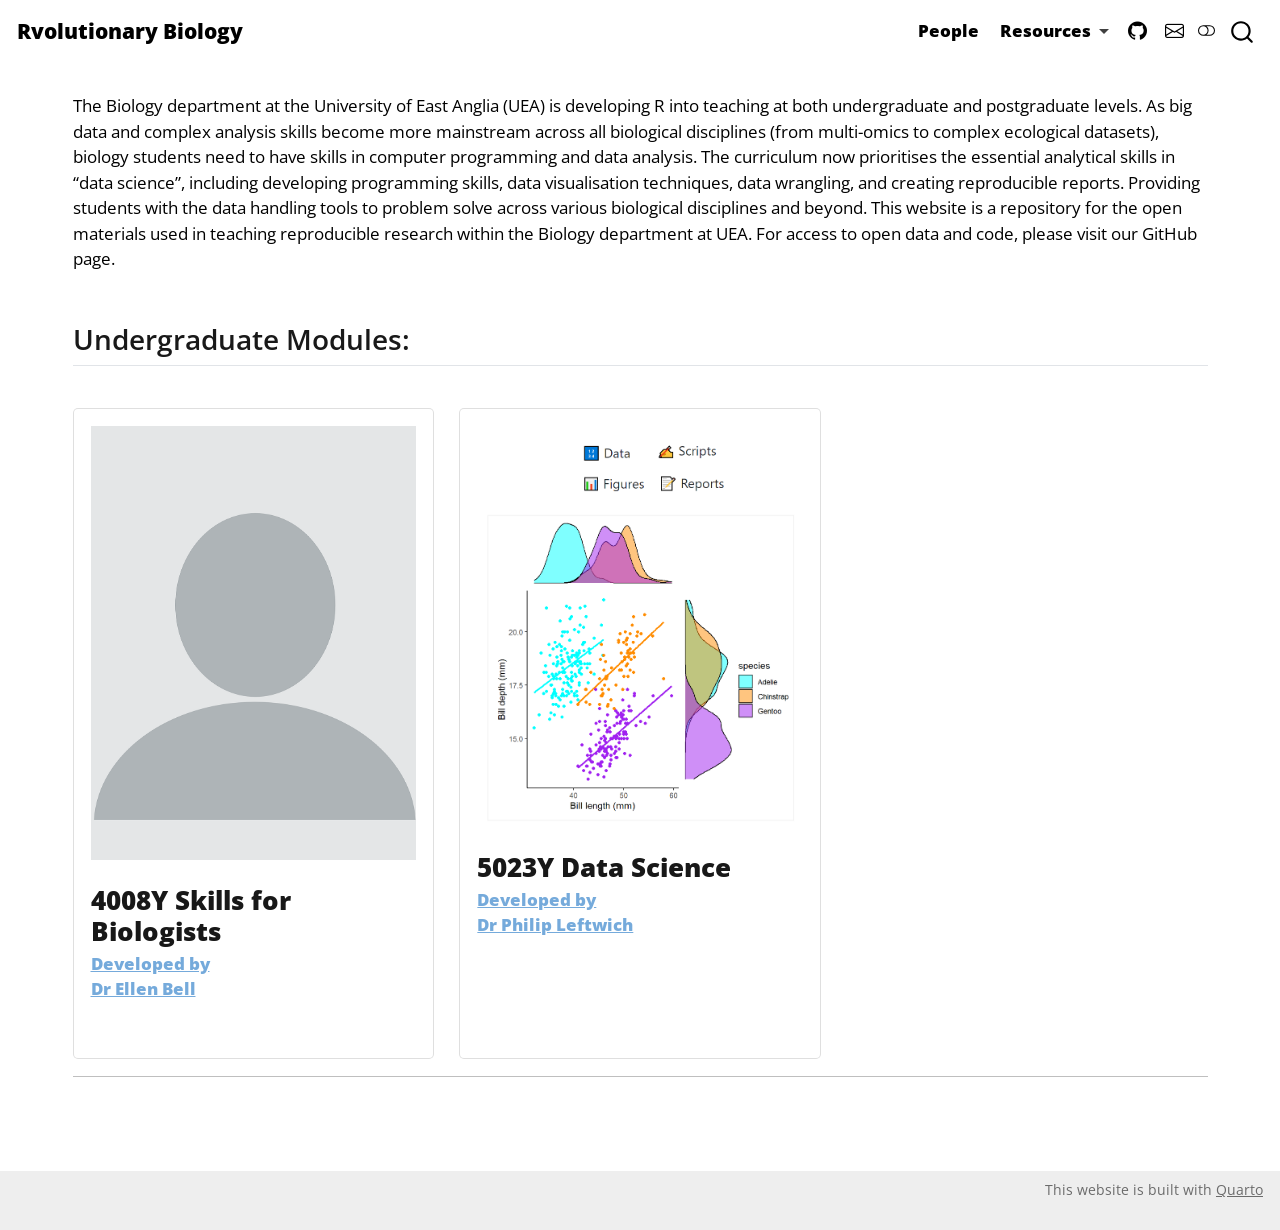
==== commit da9ab148: "added writing resources" ====
--- a/docs/index.html
+++ b/docs/index.html
@@ -2,7 +2,7 @@
 <html xmlns="http://www.w3.org/1999/xhtml" lang="en" xml:lang="en"><head>
 
 <meta charset="utf-8">
-<meta name="generator" content="quarto-1.3.353">
+<meta name="generator" content="quarto-1.3.354">
 
 <meta name="viewport" content="width=device-width, initial-scale=1.0, user-scalable=yes">
 
@@ -57,7 +57,8 @@
     "search-more-matches-text": "more matches in this document",
     "search-clear-button-title": "Clear",
     "search-detached-cancel-button-title": "Cancel",
-    "search-submit-button-title": "Submit"
+    "search-submit-button-title": "Submit",
+    "search-label": "Search"
   }
 }</script>
 <style>html{ scroll-behavior: smooth; }</style>
@@ -93,7 +94,11 @@
     <ul class="dropdown-menu dropdown-menu-end" aria-labelledby="nav-menu-resources">    
         <li>
     <a class="dropdown-item" href="./myresources.html" rel="" target="">
- <span class="dropdown-text">books &amp; educational resources</span></a>
+ <span class="dropdown-text">books, workshops &amp; communities</span></a>
+  </li>  
+        <li>
+    <a class="dropdown-item" href="./information.html" rel="" target="">
+ <span class="dropdown-text">teaching resources</span></a>
   </li>  
     </ul>
   </li>
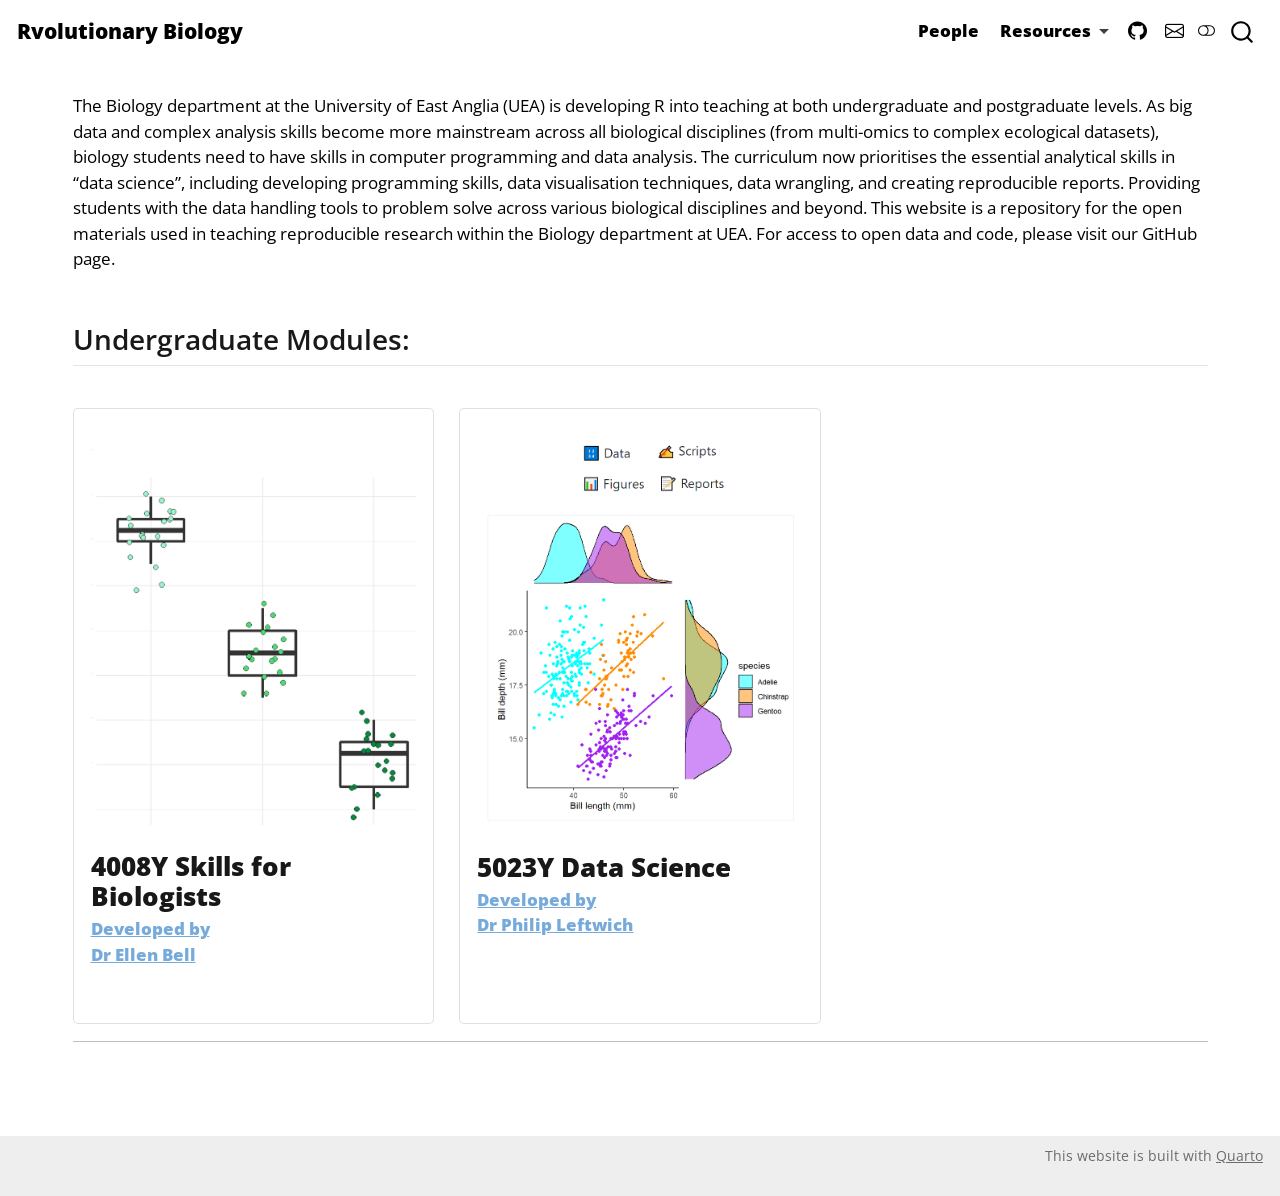
==== commit d20a14e3: "added new image files" ====
--- a/docs/index.html
+++ b/docs/index.html
@@ -140,7 +140,7 @@
 <div class="g-col-12 g-col-md-4">
 <div class="card h-100">
 <div class="card-body d-flex flex-column position-relative">
-<a href="https://ellenbell.github.io/4008Y/" target="_blank"> <img src="images/blank.png" class="card-img-top" alt="4008Y Skills for Biologists"> </a>
+<a href="https://ellenbell.github.io/4008Y/" target="_blank"> <img src="images/descriptives.png" class="card-img-top" alt="4008Y Skills for Biologists"> </a>
 <h4 class="card-title anchored">
 4008Y Skills for Biologists
 </h4>
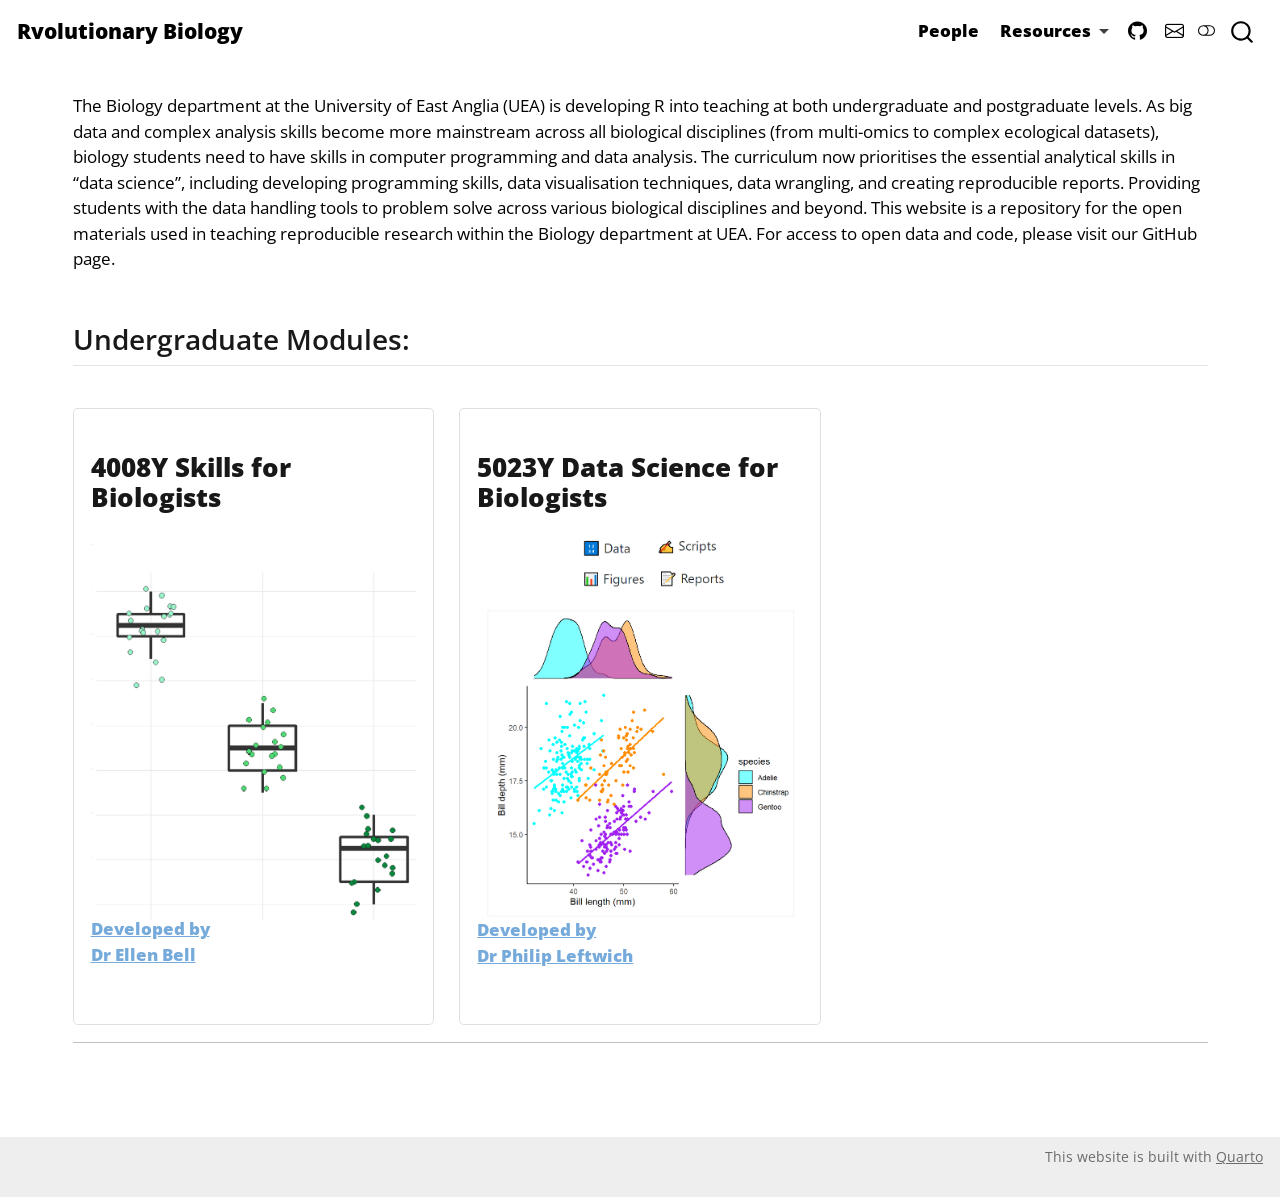
==== commit 07b633e0: "changed titles of modules" ====
--- a/docs/index.html
+++ b/docs/index.html
@@ -140,11 +140,10 @@
 <div class="g-col-12 g-col-md-4">
 <div class="card h-100">
 <div class="card-body d-flex flex-column position-relative">
-<a href="https://ellenbell.github.io/4008Y/" target="_blank"> <img src="images/descriptives.png" class="card-img-top" alt="4008Y Skills for Biologists"> </a>
 <h4 class="card-title anchored">
 4008Y Skills for Biologists
 </h4>
-<a href="https://research-portal.uea.ac.uk/en/persons/ellen-bell" target="_blank">
+<a href="https://ellenbell.github.io/4008Y/" target="_blank"> <img src="images/descriptives.png" class="card-img-top" alt="4008Y Skills for Biologists"> </a> <a href="https://research-portal.uea.ac.uk/en/persons/ellen-bell" target="_blank">
 <p class="card-subtitle">
 Developed by<br>Dr Ellen Bell
 </p>
@@ -161,11 +160,10 @@
 <div class="g-col-12 g-col-md-4">
 <div class="card h-100">
 <div class="card-body d-flex flex-column position-relative">
-<a href="https://ueabio.github.io/data-sci-v1/" target="_blank"> <img src="images/data_sci.png" class="card-img-top" alt="5023Y Data Science"> </a>
 <h4 class="card-title anchored">
-5023Y Data Science
+5023Y Data Science for Biologists
 </h4>
-<a href="https://research-portal.uea.ac.uk/en/persons/philip-leftwich" target="_blank">
+<a href="https://ueabio.github.io/data-sci-v1/" target="_blank"> <img src="images/data_sci.png" class="card-img-top" alt="5023Y Data Science for Biologists"> </a> <a href="https://research-portal.uea.ac.uk/en/persons/philip-leftwich" target="_blank">
 <p class="card-subtitle">
 Developed by<br>Dr Philip Leftwich
 </p>
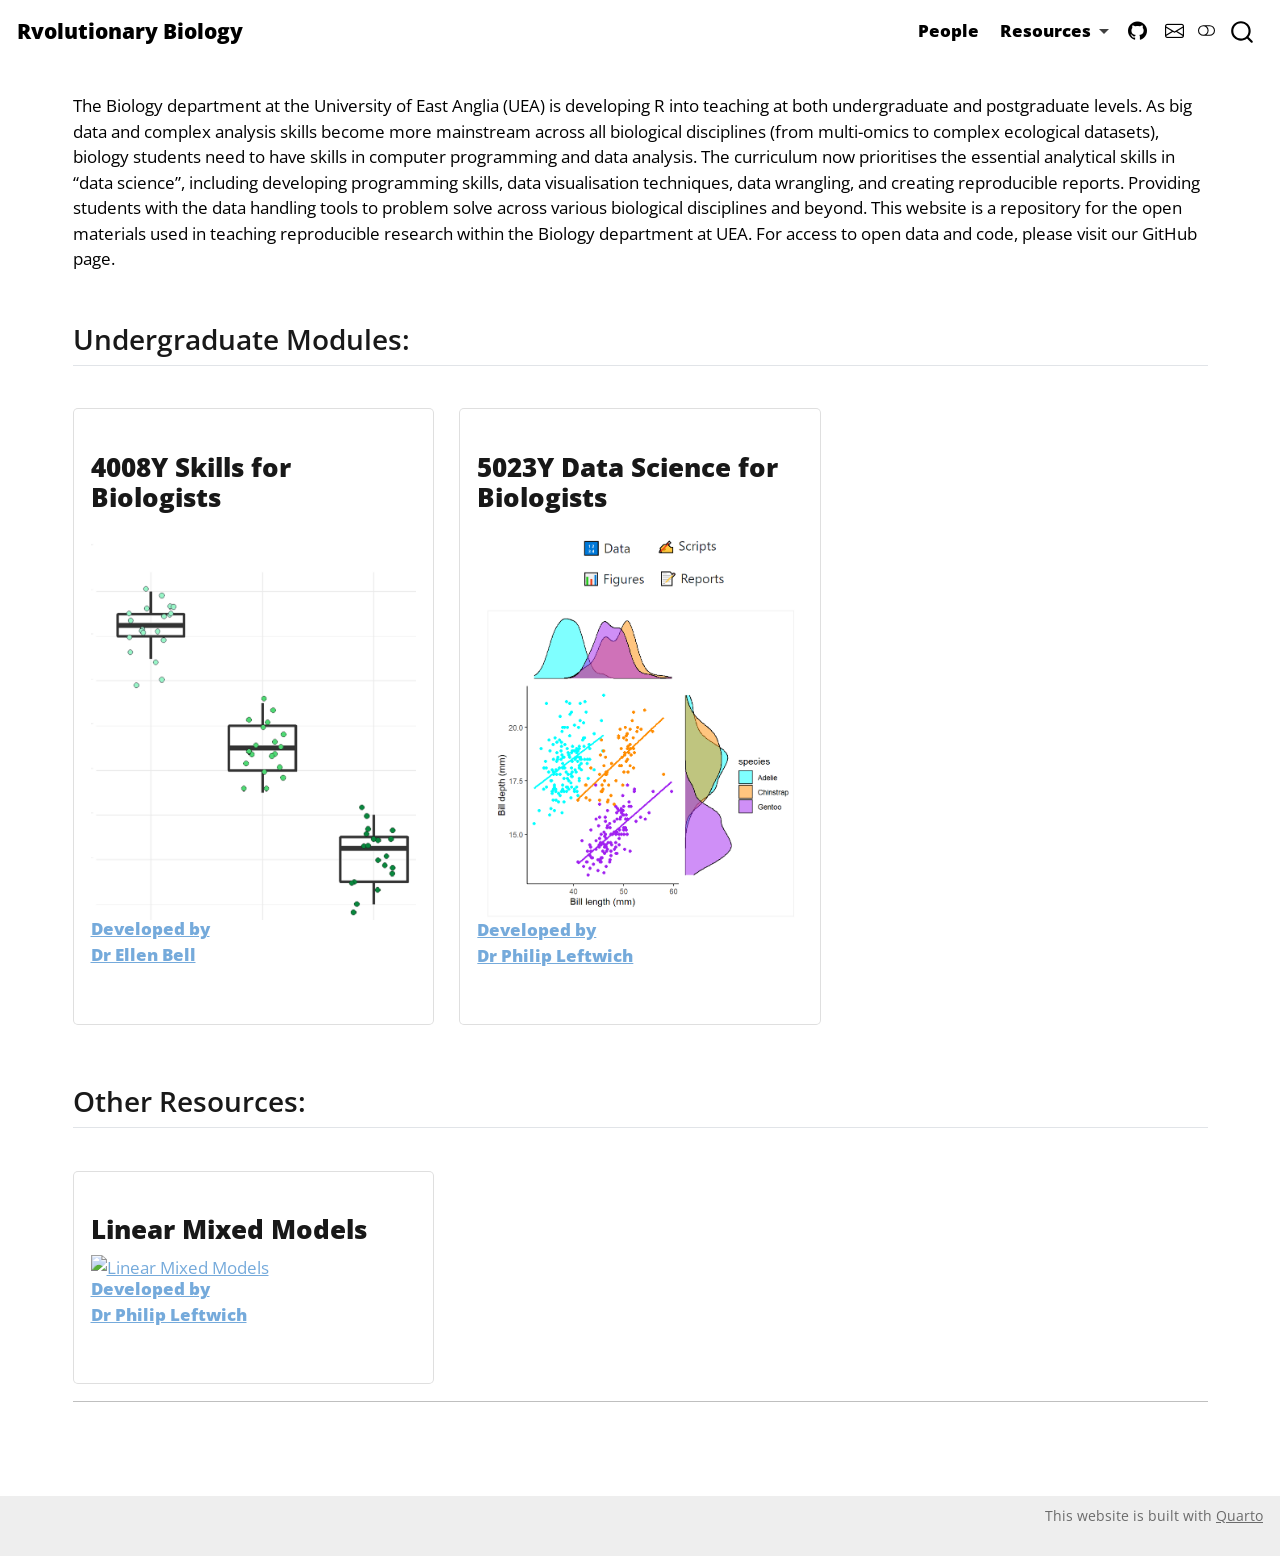
==== commit dd650599: "Added mixed models" ====
--- a/docs/index.html
+++ b/docs/index.html
@@ -164,6 +164,29 @@
 5023Y Data Science for Biologists
 </h4>
 <a href="https://ueabio.github.io/data-sci-v1/" target="_blank"> <img src="images/data_sci.png" class="card-img-top" alt="5023Y Data Science for Biologists"> </a> <a href="https://research-portal.uea.ac.uk/en/persons/philip-leftwich" target="_blank">
+<p class="card-subtitle">
+Developed by<br>Dr Philip Leftwich
+</p>
+</a>
+<div class="card-text text-center">
+
+</div>
+<div class="text-center">
+<p></p>
+</div>
+</div>
+</div>
+</div>
+<section id="sec-curr" class="level2 g-col-12">
+<h2 class="anchored" data-anchor-id="sec-curr">Other Resources:</h2>
+</section>
+<div class="g-col-12 g-col-md-4">
+<div class="card h-100">
+<div class="card-body d-flex flex-column position-relative">
+<h4 class="card-title anchored">
+Linear Mixed Models
+</h4>
+<a href="https://ueabio.github.io/intro-mixed-models/" target="_blank"> <img src="https://github.com/UEABIO/intro-mixed-models/blob/main/book/images/logos/mixed-logo.png" class="card-img-top" alt="Linear Mixed Models"> </a> <a href="https://research-portal.uea.ac.uk/en/persons/philip-leftwich" target="_blank">
 <p class="card-subtitle">
 Developed by<br>Dr Philip Leftwich
 </p>
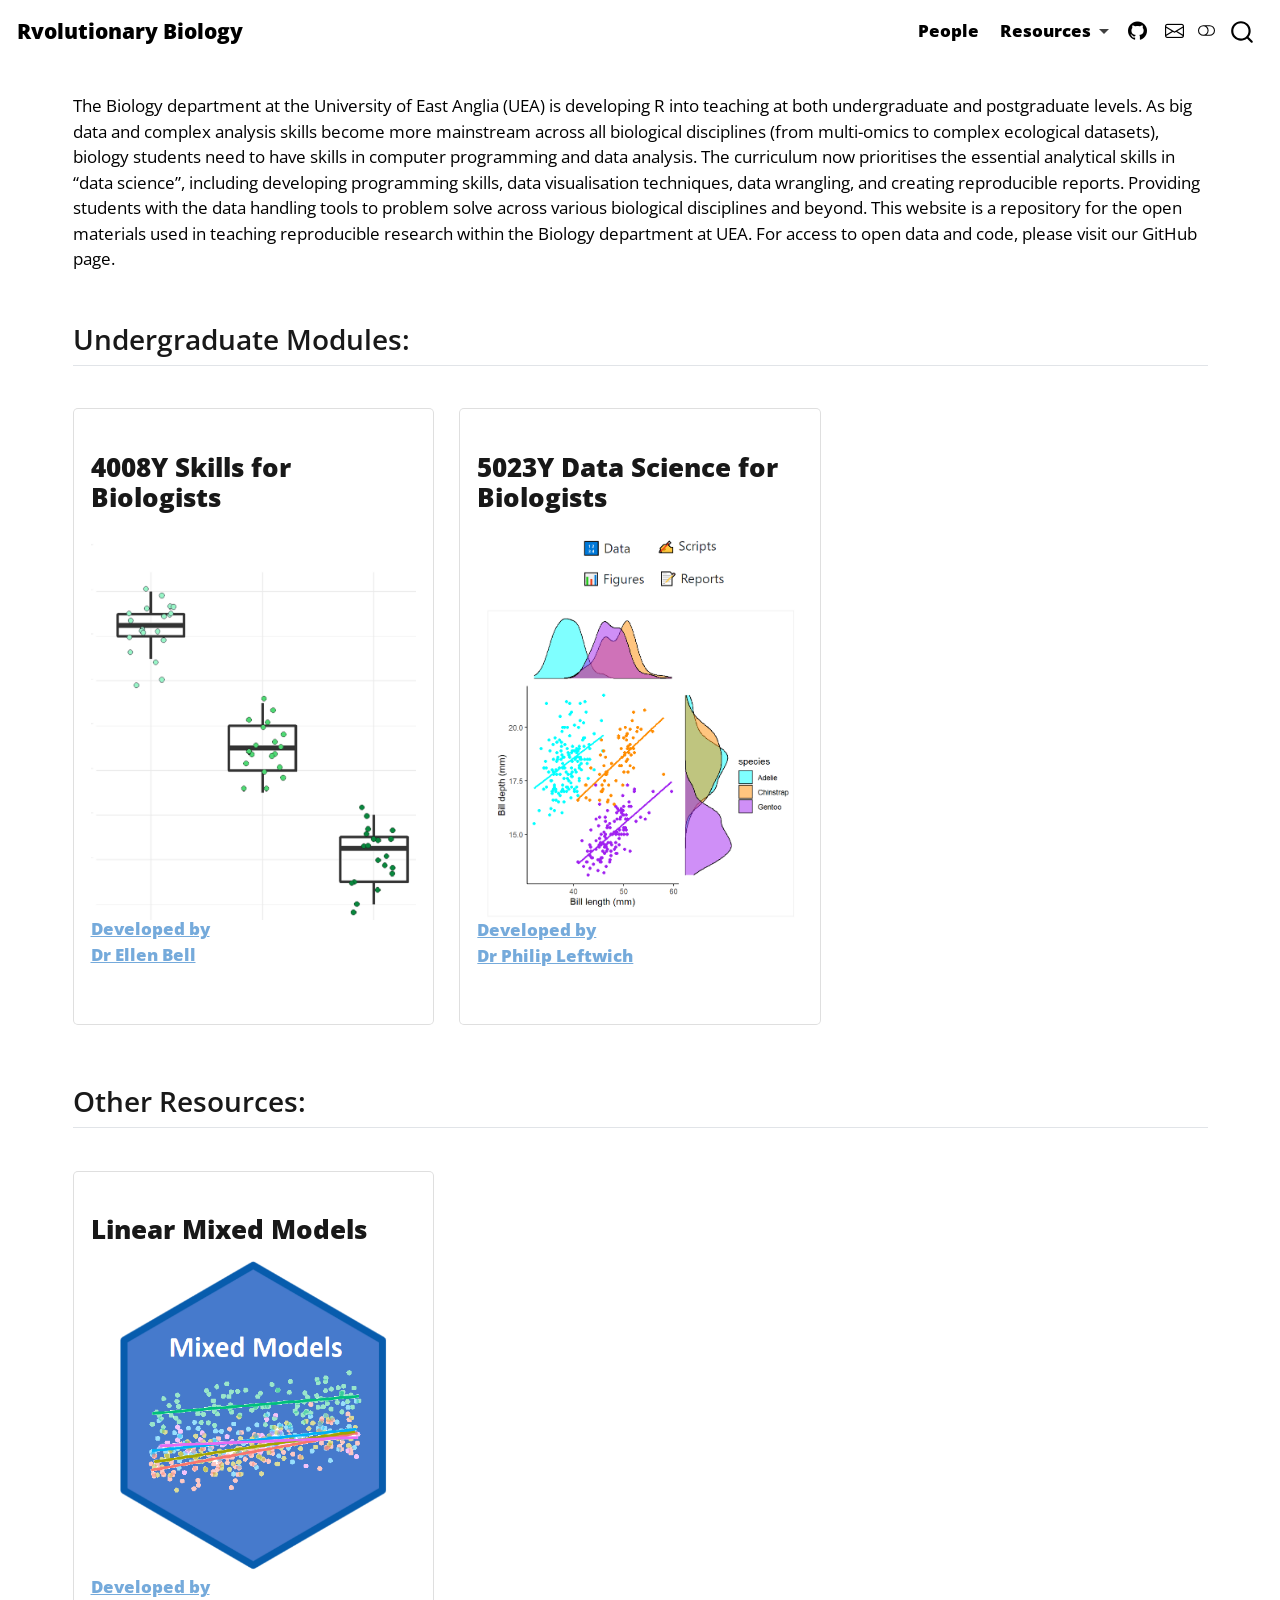
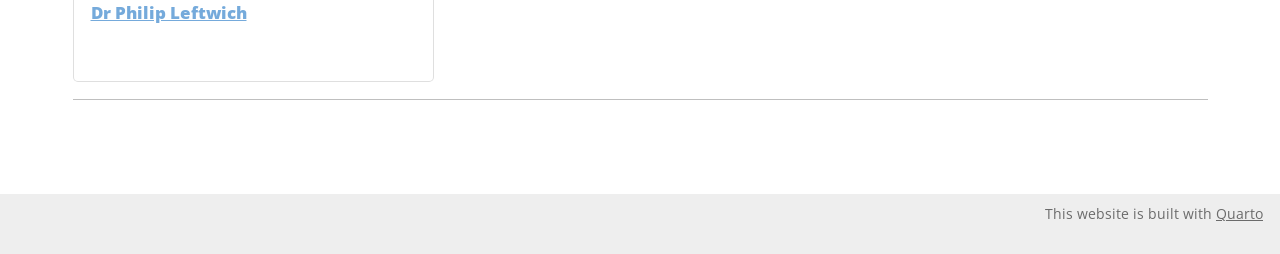
==== commit d8dca6c9: "added lmm logo" ====
--- a/docs/index.html
+++ b/docs/index.html
@@ -186,7 +186,7 @@
 <h4 class="card-title anchored">
 Linear Mixed Models
 </h4>
-<a href="https://ueabio.github.io/intro-mixed-models/" target="_blank"> <img src="https://github.com/UEABIO/intro-mixed-models/blob/main/book/images/logos/mixed-logo.png" class="card-img-top" alt="Linear Mixed Models"> </a> <a href="https://research-portal.uea.ac.uk/en/persons/philip-leftwich" target="_blank">
+<a href="https://ueabio.github.io/intro-mixed-models/" target="_blank"> <img src="images/mixed-logo.png" class="card-img-top" alt="Linear Mixed Models"> </a> <a href="https://research-portal.uea.ac.uk/en/persons/philip-leftwich" target="_blank">
 <p class="card-subtitle">
 Developed by<br>Dr Philip Leftwich
 </p>
